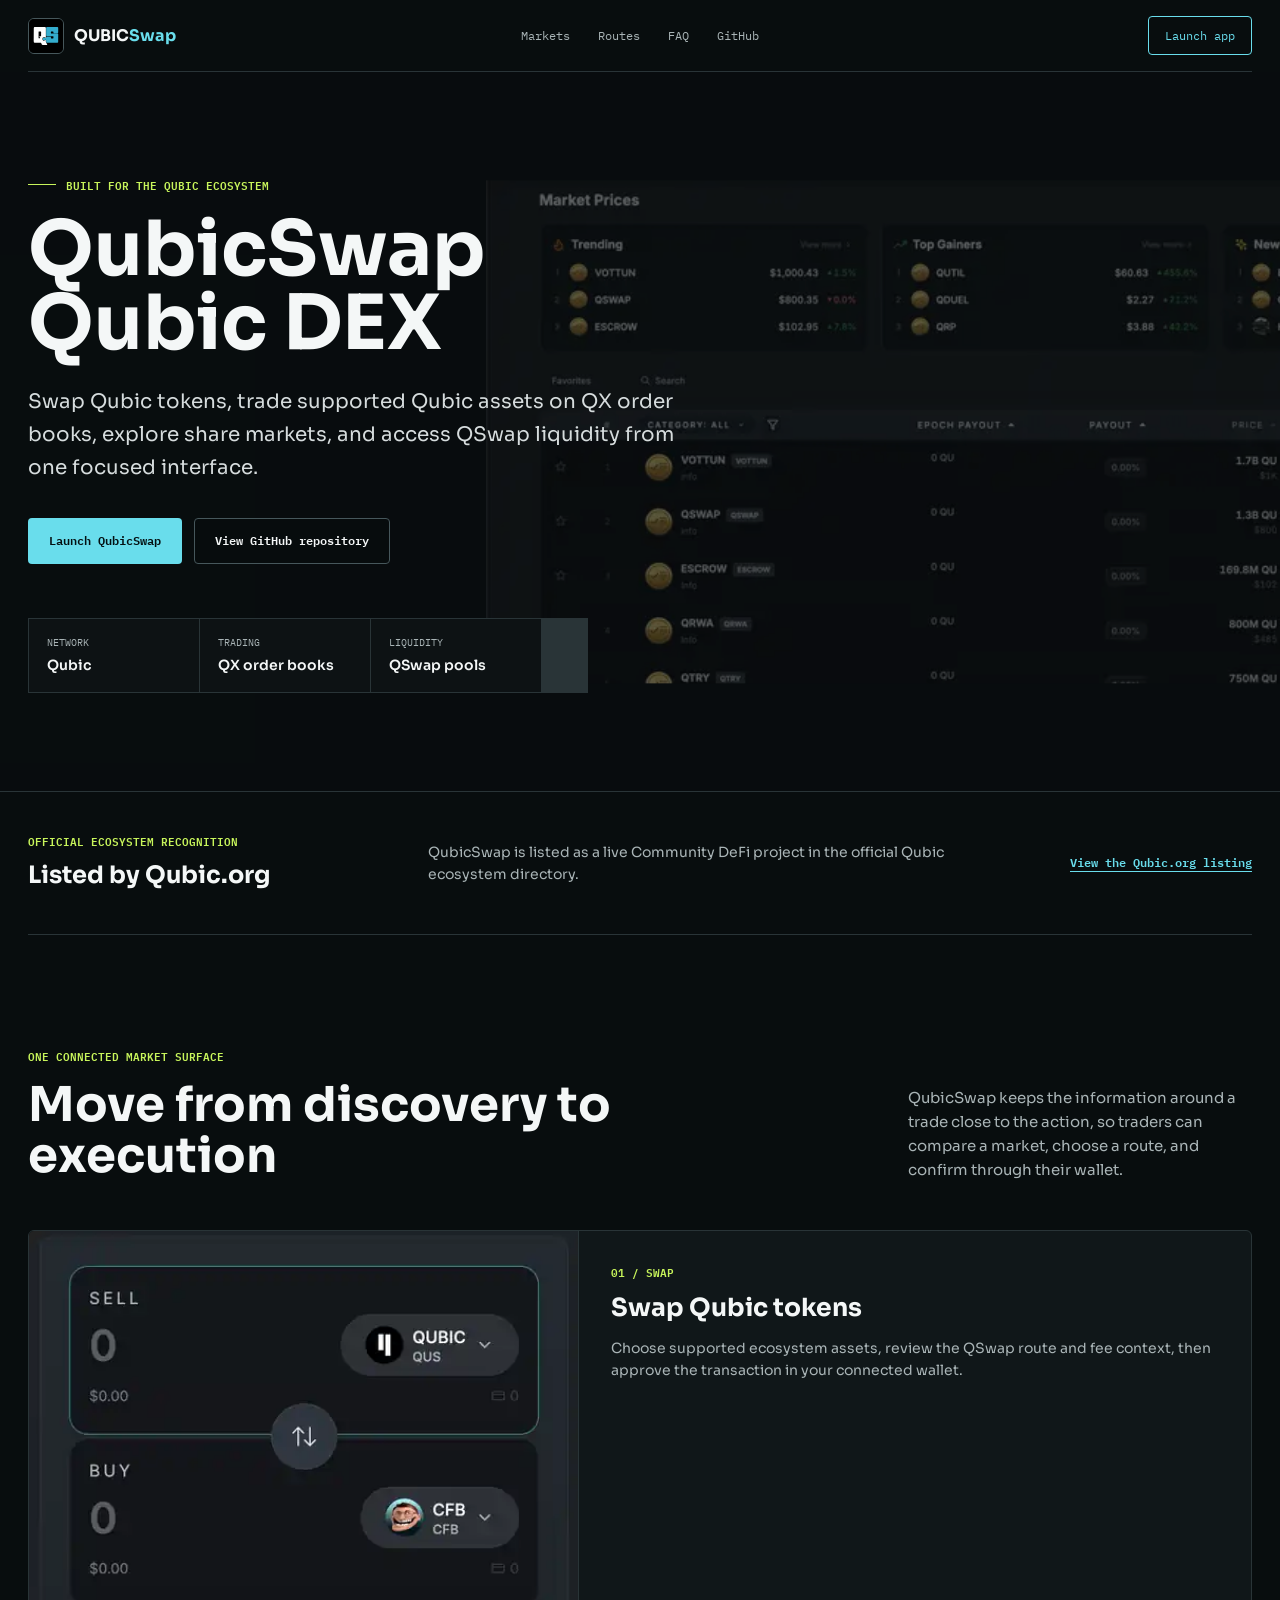
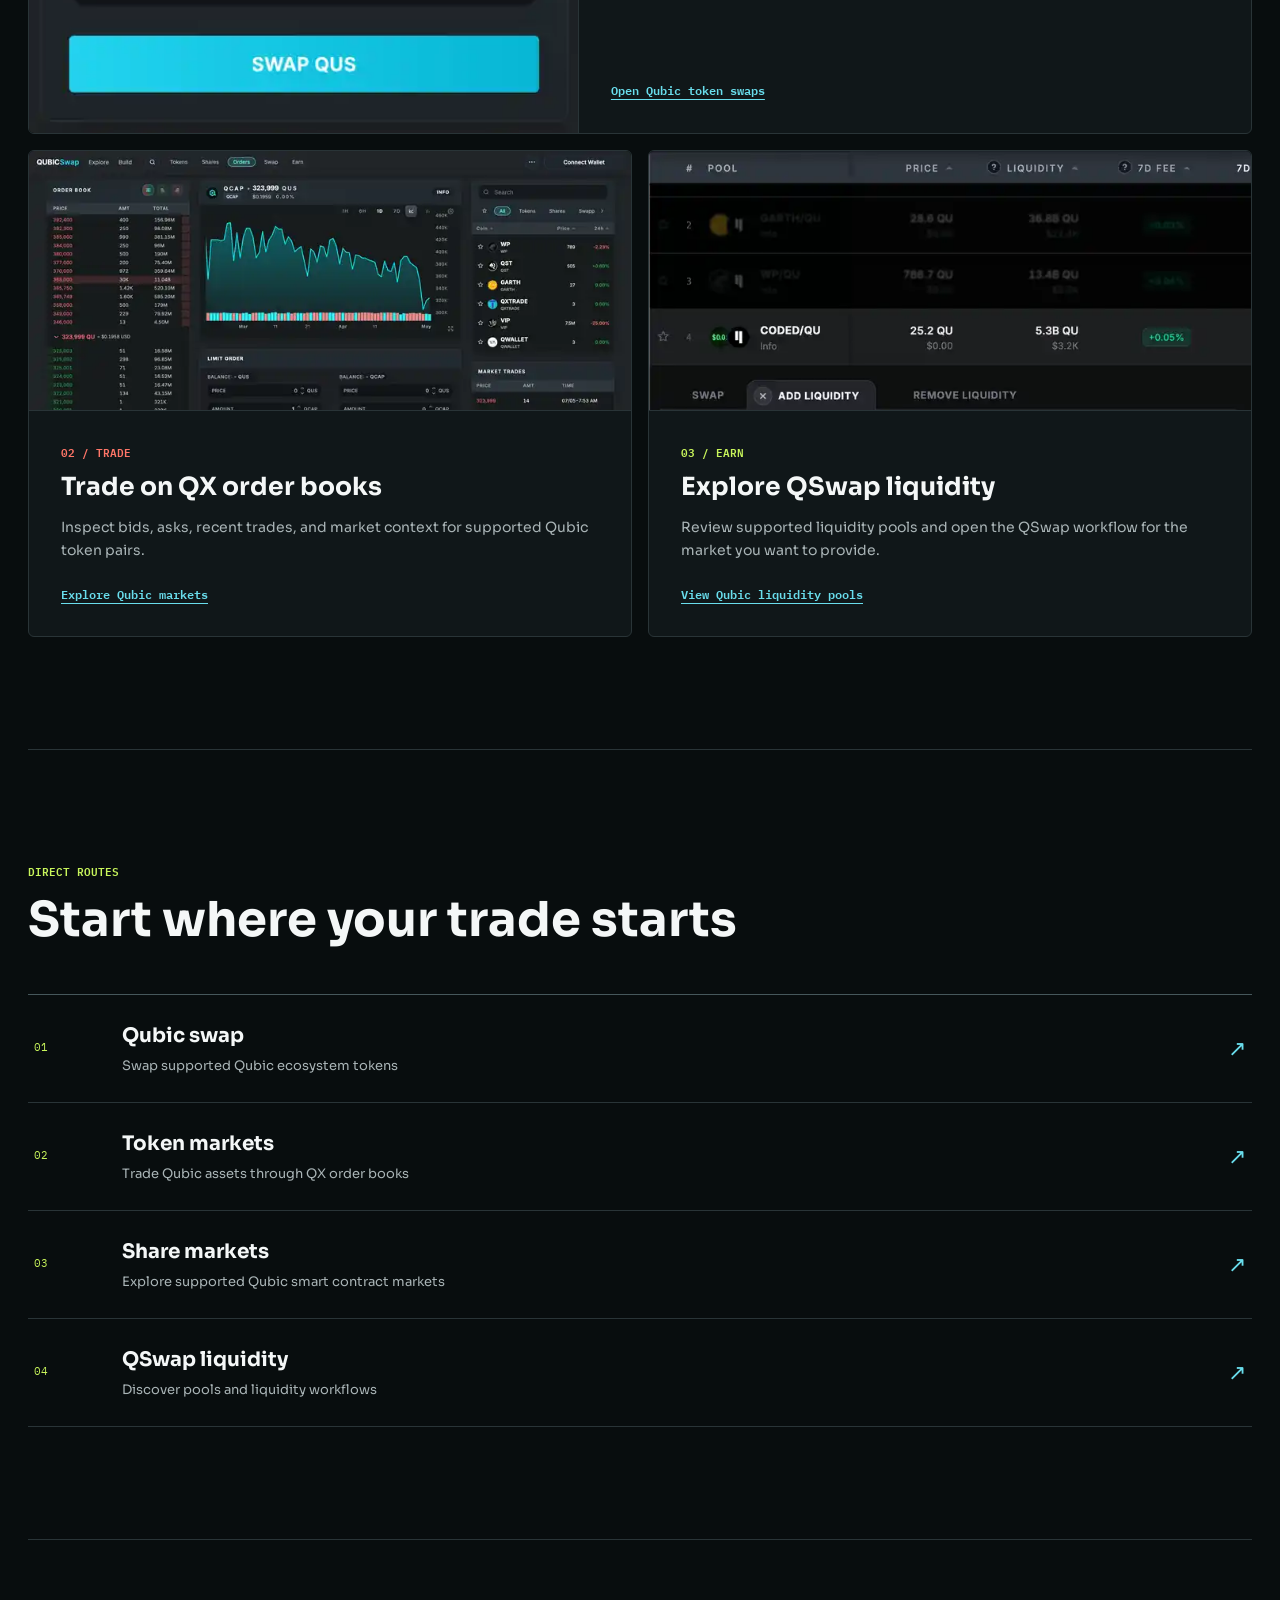
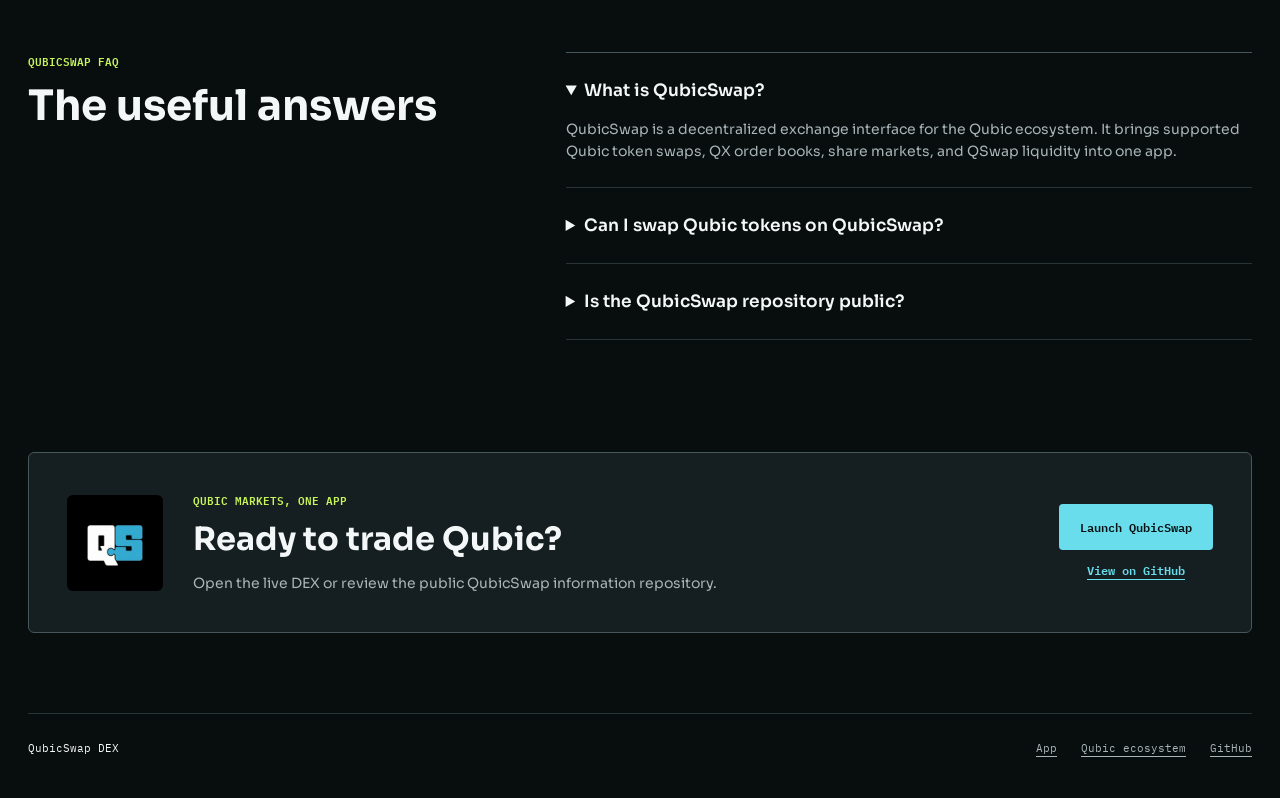
==== docs/index.html @ 1ff48355 "Add QubicSwap DEX GitHub Pages site" ====
<!doctype html>
<html lang="en">
  <head>
    <meta charset="UTF-8" />
    <meta name="viewport" content="width=device-width, initial-scale=1.0" />
    <title>QubicSwap DEX | Swap and Trade Qubic Tokens</title>
    <meta
      name="description"
      content="QubicSwap is a decentralized exchange for the Qubic ecosystem. Swap Qubic tokens, trade Qubic assets on QX order books, and explore QSwap liquidity."
    />
    <meta
      name="keywords"
      content="QubicSwap, Qubic DEX, Qubic swap, swap Qubic, trade Qubic, Qubic exchange, QSwap, QX order book"
    />
    <meta name="author" content="QubicSwap" />
    <meta name="robots" content="index, follow, max-image-preview:large" />
    <meta name="theme-color" content="#080d0e" />

    <link rel="canonical" href="https://qubicswap.github.io/QubicSwap-DEX/" />
    <link rel="icon" href="./assets/favicon.svg" type="image/svg+xml" />
    <link rel="apple-touch-icon" href="./assets/qubicswap-icon.png" />
    <link rel="preconnect" href="https://fonts.googleapis.com" />
    <link rel="preconnect" href="https://fonts.gstatic.com" crossorigin />
    <link
      href="https://fonts.googleapis.com/css2?family=IBM+Plex+Mono:wght@500;600&family=Sora:wght@400;500;600;700&display=swap"
      rel="stylesheet"
    />
    <link rel="stylesheet" href="./styles.css" />

    <meta property="og:type" content="website" />
    <meta property="og:site_name" content="QubicSwap DEX" />
    <meta property="og:title" content="QubicSwap DEX | Swap and Trade Qubic Tokens" />
    <meta
      property="og:description"
      content="Swap Qubic tokens, trade supported Qubic assets, follow QX order books, and explore QSwap liquidity."
    />
    <meta property="og:url" content="https://qubicswap.github.io/QubicSwap-DEX/" />
    <meta
      property="og:image"
      content="https://qubicswap.github.io/QubicSwap-DEX/assets/tokens.webp"
    />
    <meta property="og:image:alt" content="QubicSwap Qubic token market interface" />
    <meta property="og:image:width" content="760" />
    <meta property="og:image:height" content="342" />

    <meta name="twitter:card" content="summary_large_image" />
    <meta name="twitter:title" content="QubicSwap DEX | Swap and Trade Qubic Tokens" />
    <meta
      name="twitter:description"
      content="A decentralized exchange interface for Qubic swaps, token markets, order books, and liquidity."
    />
    <meta
      name="twitter:image"
      content="https://qubicswap.github.io/QubicSwap-DEX/assets/tokens.webp"
    />

    <script type="application/ld+json">
      {
        "@context": "https://schema.org",
        "@graph": [
          {
            "@type": "WebSite",
            "@id": "https://qubicswap.github.io/QubicSwap-DEX/#website",
            "url": "https://qubicswap.github.io/QubicSwap-DEX/",
            "name": "QubicSwap DEX",
            "description": "A companion site for the QubicSwap decentralized exchange and its open GitHub repository.",
            "inLanguage": "en"
          },
          {
            "@type": "SoftwareApplication",
            "@id": "https://qubicswap.com/#application",
            "name": "QubicSwap",
            "url": "https://qubicswap.com/",
            "applicationCategory": "FinanceApplication",
            "operatingSystem": "Web",
            "description": "A decentralized exchange interface for Qubic token swaps, QX order book trading, Qubic share markets, and QSwap liquidity.",
            "sameAs": [
              "https://github.com/QubicSwap/QubicSwap-DEX",
              "https://qubic.org/ecosystem/qubicswap"
            ]
          },
          {
            "@type": "FAQPage",
            "@id": "https://qubicswap.github.io/QubicSwap-DEX/#faq",
            "mainEntity": [
              {
                "@type": "Question",
                "name": "What is QubicSwap?",
                "acceptedAnswer": {
                  "@type": "Answer",
                  "text": "QubicSwap is a decentralized exchange interface for the Qubic ecosystem. It brings supported Qubic token swaps, QX order books, share markets, and QSwap liquidity into one app."
                }
              },
              {
                "@type": "Question",
                "name": "Can I swap Qubic tokens on QubicSwap?",
                "acceptedAnswer": {
                  "@type": "Answer",
                  "text": "Yes. QubicSwap provides a swap interface for supported Qubic ecosystem tokens and shows route and fee context before wallet confirmation."
                }
              },
              {
                "@type": "Question",
                "name": "Is the QubicSwap repository public?",
                "acceptedAnswer": {
                  "@type": "Answer",
                  "text": "Yes. The QubicSwap DEX information repository is publicly available on GitHub at github.com/QubicSwap/QubicSwap-DEX."
                }
              }
            ]
          }
        ]
      }
    </script>
  </head>

  <body>
    <a class="skip-link" href="#main">Skip to content</a>

    <header class="site-header">
      <a class="brand" href="https://qubicswap.com/" aria-label="QubicSwap home">
        <img src="./assets/favicon.svg" alt="" width="36" height="36" />
        <span>QUBIC<strong>Swap</strong></span>
      </a>

      <nav class="site-nav" aria-label="Primary navigation">
        <a href="#markets">Markets</a>
        <a href="#routes">Routes</a>
        <a href="#faq">FAQ</a>
        <a href="https://github.com/QubicSwap/QubicSwap-DEX">GitHub</a>
      </nav>

      <a class="header-action" href="https://qubicswap.com/">Launch app</a>
    </header>

    <main id="main">
      <section class="hero" aria-labelledby="hero-title">
        <img
          class="hero-screen"
          src="./assets/tokens.webp"
          alt="QubicSwap token markets showing supported Qubic assets"
          width="760"
          height="342"
        />
        <div class="hero-shade" aria-hidden="true"></div>

        <div class="hero-content">
          <p class="eyebrow"><span></span> Built for the Qubic ecosystem</p>
          <h1 id="hero-title">QubicSwap<br />Qubic DEX</h1>
          <p class="hero-copy">
            Swap Qubic tokens, trade supported Qubic assets on QX order books,
            explore share markets, and access QSwap liquidity from one focused interface.
          </p>

          <div class="hero-actions" aria-label="QubicSwap actions">
            <a class="button button-primary" href="https://qubicswap.com/">Launch QubicSwap</a>
            <a class="button button-secondary" href="https://github.com/QubicSwap/QubicSwap-DEX">
              View GitHub repository
            </a>
          </div>

          <dl class="hero-facts">
            <div>
              <dt>Network</dt>
              <dd>Qubic</dd>
            </div>
            <div>
              <dt>Trading</dt>
              <dd>QX order books</dd>
            </div>
            <div>
              <dt>Liquidity</dt>
              <dd>QSwap pools</dd>
            </div>
          </dl>
        </div>
      </section>

      <section class="recognition" aria-labelledby="recognition-title">
        <div>
          <p class="section-label">Official ecosystem recognition</p>
          <h2 id="recognition-title">Listed by Qubic.org</h2>
        </div>
        <p>
          QubicSwap is listed as a live Community DeFi project in the official Qubic ecosystem
          directory.
        </p>
        <a href="https://qubic.org/ecosystem/qubicswap">View the Qubic.org listing</a>
      </section>

      <section class="section markets" id="markets" aria-labelledby="markets-title">
        <div class="section-heading">
          <p class="section-label">One connected market surface</p>
          <h2 id="markets-title">Move from discovery to execution</h2>
          <p>
            QubicSwap keeps the information around a trade close to the action, so traders can
            compare a market, choose a route, and confirm through their wallet.
          </p>
        </div>

        <div class="market-grid">
          <article class="market-card market-card-wide">
            <img
              src="./assets/swap.webp"
              alt="QubicSwap token swap interface"
              width="520"
              height="475"
              loading="lazy"
            />
            <div class="market-card-copy">
              <p class="card-index">01 / Swap</p>
              <h3>Swap Qubic tokens</h3>
              <p>
                Choose supported ecosystem assets, review the QSwap route and fee context, then
                approve the transaction in your connected wallet.
              </p>
              <a href="https://qubicswap.com/swap">Open Qubic token swaps</a>
            </div>
          </article>

          <article class="market-card">
            <img
              src="./assets/orderbook.webp"
              alt="QubicSwap QX order book market"
              width="760"
              height="388"
              loading="lazy"
            />
            <div class="market-card-copy">
              <p class="card-index">02 / Trade</p>
              <h3>Trade on QX order books</h3>
              <p>
                Inspect bids, asks, recent trades, and market context for supported Qubic token
                pairs.
              </p>
              <a href="https://qubicswap.com/orders">Explore Qubic markets</a>
            </div>
          </article>

          <article class="market-card">
            <img
              src="./assets/liquidity.webp"
              alt="QubicSwap QSwap liquidity interface"
              width="760"
              height="674"
              loading="lazy"
            />
            <div class="market-card-copy">
              <p class="card-index">03 / Earn</p>
              <h3>Explore QSwap liquidity</h3>
              <p>
                Review supported liquidity pools and open the QSwap workflow for the market you
                want to provide.
              </p>
              <a href="https://qubicswap.com/earn">View Qubic liquidity pools</a>
            </div>
          </article>
        </div>
      </section>

      <section class="section routes" id="routes" aria-labelledby="routes-title">
        <div class="section-heading compact">
          <p class="section-label">Direct routes</p>
          <h2 id="routes-title">Start where your trade starts</h2>
        </div>

        <div class="route-list">
          <a href="https://qubicswap.com/swap">
            <span class="route-number">01</span>
            <span>
              <strong>Qubic swap</strong>
              <small>Swap supported Qubic ecosystem tokens</small>
            </span>
            <span class="route-arrow" aria-hidden="true">↗</span>
          </a>
          <a href="https://qubicswap.com/orders">
            <span class="route-number">02</span>
            <span>
              <strong>Token markets</strong>
              <small>Trade Qubic assets through QX order books</small>
            </span>
            <span class="route-arrow" aria-hidden="true">↗</span>
          </a>
          <a href="https://qubicswap.com/shares">
            <span class="route-number">03</span>
            <span>
              <strong>Share markets</strong>
              <small>Explore supported Qubic smart contract markets</small>
            </span>
            <span class="route-arrow" aria-hidden="true">↗</span>
          </a>
          <a href="https://qubicswap.com/earn">
            <span class="route-number">04</span>
            <span>
              <strong>QSwap liquidity</strong>
              <small>Discover pools and liquidity workflows</small>
            </span>
            <span class="route-arrow" aria-hidden="true">↗</span>
          </a>
        </div>
      </section>

      <section class="section faq" id="faq" aria-labelledby="faq-title">
        <div class="section-heading compact">
          <p class="section-label">QubicSwap FAQ</p>
          <h2 id="faq-title">The useful answers</h2>
        </div>

        <div class="faq-list">
          <details open>
            <summary>What is QubicSwap?</summary>
            <p>
              QubicSwap is a decentralized exchange interface for the Qubic ecosystem. It brings
              supported Qubic token swaps, QX order books, share markets, and QSwap liquidity into
              one app.
            </p>
          </details>
          <details>
            <summary>Can I swap Qubic tokens on QubicSwap?</summary>
            <p>
              Yes. QubicSwap provides a swap interface for supported Qubic ecosystem tokens and
              shows route and fee context before wallet confirmation.
            </p>
          </details>
          <details>
            <summary>Is the QubicSwap repository public?</summary>
            <p>
              Yes. The
              <a href="https://github.com/QubicSwap/QubicSwap-DEX">QubicSwap DEX repository</a>
              is public on GitHub and links to the live application and its core market routes.
            </p>
          </details>
        </div>
      </section>

      <section class="final-cta" aria-labelledby="final-title">
        <img src="./assets/qubicswap-icon.png" alt="" width="512" height="512" loading="lazy" />
        <div>
          <p class="section-label">Qubic markets, one app</p>
          <h2 id="final-title">Ready to trade Qubic?</h2>
          <p>Open the live DEX or review the public QubicSwap information repository.</p>
        </div>
        <div class="final-actions">
          <a class="button button-primary" href="https://qubicswap.com/">Launch QubicSwap</a>
          <a class="text-link" href="https://github.com/QubicSwap/QubicSwap-DEX">View on GitHub</a>
        </div>
      </section>
    </main>

    <footer class="site-footer">
      <p>QubicSwap DEX</p>
      <nav aria-label="Footer navigation">
        <a href="https://qubicswap.com/">App</a>
        <a href="https://qubic.org/ecosystem/qubicswap">Qubic ecosystem</a>
        <a href="https://github.com/QubicSwap/QubicSwap-DEX">GitHub</a>
      </nav>
    </footer>
  </body>
</html>
---- docs/styles.css ----
:root {
  color-scheme: dark;
  --bg: #080d0e;
  --surface: #101719;
  --surface-raised: #151e20;
  --line: #293437;
  --line-strong: #46575b;
  --text: #f4f7f7;
  --muted: #a9b4b6;
  --cyan: #69ddec;
  --lime: #c8f55b;
  --coral: #ff7668;
  --max-width: 1240px;
  --font-display: "Sora", sans-serif;
  --font-mono: "IBM Plex Mono", monospace;
}

* {
  box-sizing: border-box;
}

html {
  scroll-behavior: smooth;
}

body {
  margin: 0;
  background: var(--bg);
  color: var(--text);
  font-family: var(--font-display);
  line-height: 1.6;
}

img {
  display: block;
  max-width: 100%;
}

a {
  color: inherit;
  text-underline-offset: 4px;
}

a:focus-visible,
summary:focus-visible {
  outline: 2px solid var(--lime);
  outline-offset: 4px;
}

.skip-link {
  position: fixed;
  top: 12px;
  left: 12px;
  z-index: 100;
  padding: 9px 14px;
  background: var(--text);
  color: var(--bg);
  transform: translateY(-160%);
}

.skip-link:focus {
  transform: translateY(0);
}

.site-header {
  position: relative;
  z-index: 10;
  display: grid;
  grid-template-columns: 1fr auto 1fr;
  align-items: center;
  width: min(calc(100% - 56px), var(--max-width));
  min-height: 72px;
  margin: 0 auto;
  border-bottom: 1px solid var(--line);
}

.brand {
  display: inline-flex;
  align-items: center;
  gap: 10px;
  width: fit-content;
  font-size: 16px;
  font-weight: 700;
  text-decoration: none;
}

.brand img {
  width: 36px;
  height: 36px;
  border: 1px solid var(--line-strong);
  border-radius: 6px;
}

.brand strong {
  color: var(--cyan);
}

.site-nav {
  display: flex;
  gap: 28px;
  font-family: var(--font-mono);
  font-size: 12px;
}

.site-nav a {
  color: var(--muted);
  text-decoration: none;
}

.site-nav a:hover {
  color: var(--text);
}

.header-action {
  justify-self: end;
  padding: 9px 16px;
  border: 1px solid var(--cyan);
  border-radius: 4px;
  color: var(--cyan);
  font-family: var(--font-mono);
  font-size: 12px;
  text-decoration: none;
}

.header-action:hover {
  background: var(--cyan);
  color: var(--bg);
}

.hero {
  position: relative;
  display: flex;
  align-items: center;
  min-height: 720px;
  overflow: hidden;
  border-bottom: 1px solid var(--line);
}

.hero-screen {
  position: absolute;
  top: 50%;
  right: -4%;
  width: 66%;
  max-width: none;
  height: 70%;
  object-fit: cover;
  object-position: left center;
  opacity: 0.55;
  transform: translateY(-50%);
  filter: saturate(0.82) contrast(1.08);
}

.hero-shade {
  position: absolute;
  inset: 0;
  background: rgba(8, 13, 14, 0.38);
}

.hero-content {
  position: relative;
  z-index: 1;
  width: min(calc(100% - 56px), var(--max-width));
  margin: 0 auto;
  padding: 88px 0 82px;
}

.eyebrow,
.section-label,
.card-index {
  margin: 0;
  color: var(--lime);
  font-family: var(--font-mono);
  font-size: 11px;
  font-weight: 600;
  letter-spacing: 0;
  text-transform: uppercase;
}

.eyebrow {
  display: flex;
  align-items: center;
  gap: 10px;
}

.eyebrow span {
  width: 28px;
  height: 1px;
  background: var(--lime);
}

.hero h1 {
  max-width: 760px;
  margin: 18px 0 24px;
  font-size: 76px;
  line-height: 0.98;
  letter-spacing: 0;
}

.hero-copy {
  max-width: 650px;
  margin: 0;
  color: #d6dcdd;
  font-size: 20px;
  line-height: 1.65;
}

.hero-actions {
  display: flex;
  flex-wrap: wrap;
  gap: 12px;
  margin-top: 34px;
}

.button {
  display: inline-flex;
  align-items: center;
  justify-content: center;
  min-height: 46px;
  padding: 0 20px;
  border: 1px solid transparent;
  border-radius: 4px;
  font-family: var(--font-mono);
  font-size: 12px;
  font-weight: 600;
  text-decoration: none;
}

.button-primary {
  background: var(--cyan);
  color: #041012;
}

.button-primary:hover {
  background: var(--lime);
}

.button-secondary {
  border-color: var(--line-strong);
  background: rgba(8, 13, 14, 0.74);
  color: var(--text);
}

.button-secondary:hover {
  border-color: var(--text);
}

.hero-facts {
  display: grid;
  grid-template-columns: repeat(3, minmax(0, 170px));
  gap: 1px;
  max-width: 560px;
  margin: 54px 0 0;
  background: var(--line);
  border: 1px solid var(--line);
}

.hero-facts div {
  padding: 16px 18px;
  background: rgba(8, 13, 14, 0.84);
}

.hero-facts dt {
  color: var(--muted);
  font-family: var(--font-mono);
  font-size: 10px;
  text-transform: uppercase;
}

.hero-facts dd {
  margin: 3px 0 0;
  font-size: 14px;
  font-weight: 600;
}

.recognition {
  display: grid;
  grid-template-columns: 0.8fr 1.35fr auto;
  gap: 48px;
  align-items: center;
  width: min(calc(100% - 56px), var(--max-width));
  margin: 0 auto;
  padding: 40px 0;
  border-bottom: 1px solid var(--line);
}

.recognition h2 {
  margin: 6px 0 0;
  font-size: 24px;
}

.recognition > p {
  margin: 0;
  color: var(--muted);
  font-size: 14px;
}

.recognition > a,
.market-card-copy > a,
.text-link {
  color: var(--cyan);
  font-family: var(--font-mono);
  font-size: 12px;
  font-weight: 600;
}

.section {
  width: min(calc(100% - 56px), var(--max-width));
  margin: 0 auto;
  padding: 112px 0;
}

.section-heading {
  display: grid;
  grid-template-columns: minmax(0, 1.4fr) minmax(260px, 0.6fr);
  column-gap: 76px;
  align-items: end;
  margin-bottom: 48px;
}

.section-heading .section-label {
  grid-column: 1 / -1;
  margin-bottom: 14px;
}

.section-heading h2 {
  max-width: 720px;
  margin: 0;
  font-size: 48px;
  line-height: 1.08;
  letter-spacing: 0;
}

.section-heading > p:last-child {
  margin: 0;
  color: var(--muted);
  font-size: 15px;
}

.section-heading.compact {
  display: block;
}

.section-heading.compact h2 {
  margin-top: 12px;
}

.market-grid {
  display: grid;
  grid-template-columns: repeat(2, minmax(0, 1fr));
  gap: 16px;
}

.market-card {
  display: grid;
  min-width: 0;
  overflow: hidden;
  border: 1px solid var(--line);
  border-radius: 6px;
  background: var(--surface);
}

.market-card-wide {
  grid-column: 1 / -1;
  grid-template-columns: minmax(320px, 0.9fr) minmax(320px, 1.1fr);
  min-height: 430px;
}

.market-card img {
  width: 100%;
  height: 260px;
  object-fit: cover;
  object-position: top left;
  border-bottom: 1px solid var(--line);
  background: #0c1214;
}

.market-card-wide img {
  height: 100%;
  border-right: 1px solid var(--line);
  border-bottom: 0;
  object-position: center top;
}

.market-card-copy {
  display: flex;
  flex-direction: column;
  align-items: flex-start;
  padding: 32px;
}

.market-card-copy h3 {
  margin: 12px 0 14px;
  font-size: 25px;
  line-height: 1.2;
}

.market-card-copy > p:not(.card-index) {
  margin: 0 0 24px;
  color: var(--muted);
  font-size: 14px;
}

.market-card-copy > a {
  margin-top: auto;
}

.market-card:nth-child(2) .card-index {
  color: var(--coral);
}

.routes {
  border-top: 1px solid var(--line);
}

.route-list {
  border-top: 1px solid var(--line-strong);
}

.route-list > a {
  display: grid;
  grid-template-columns: 64px 1fr auto;
  gap: 24px;
  align-items: center;
  min-height: 108px;
  padding: 16px 6px;
  border-bottom: 1px solid var(--line);
  text-decoration: none;
}

.route-list > a:hover {
  background: var(--surface);
}

.route-number {
  color: var(--lime);
  font-family: var(--font-mono);
  font-size: 11px;
}

.route-list strong,
.route-list small {
  display: block;
}

.route-list strong {
  font-size: 20px;
}

.route-list small {
  margin-top: 4px;
  color: var(--muted);
  font-size: 13px;
}

.route-arrow {
  color: var(--cyan);
  font-size: 22px;
}

.faq {
  display: grid;
  grid-template-columns: 0.8fr 1.2fr;
  gap: 80px;
  border-top: 1px solid var(--line);
}

.faq .section-heading {
  align-self: start;
  margin: 0;
}

.faq .section-heading h2 {
  font-size: 42px;
}

.faq-list {
  border-top: 1px solid var(--line-strong);
}

.faq details {
  padding: 24px 0;
  border-bottom: 1px solid var(--line);
}

.faq summary {
  cursor: pointer;
  font-size: 17px;
  font-weight: 600;
}

.faq details p {
  max-width: 680px;
  margin: 14px 0 0;
  color: var(--muted);
  font-size: 14px;
}

.faq details a {
  color: var(--cyan);
}

.final-cta {
  position: relative;
  display: grid;
  grid-template-columns: 96px 1fr auto;
  gap: 30px;
  align-items: center;
  width: min(calc(100% - 56px), var(--max-width));
  margin: 0 auto 80px;
  padding: 38px;
  overflow: hidden;
  border: 1px solid var(--line-strong);
  border-radius: 6px;
  background: var(--surface-raised);
}

.final-cta img {
  width: 96px;
  height: 96px;
  border-radius: 6px;
}

.final-cta h2 {
  margin: 5px 0 7px;
  font-size: 32px;
}

.final-cta p:not(.section-label) {
  margin: 0;
  color: var(--muted);
  font-size: 14px;
}

.final-actions {
  display: flex;
  flex-direction: column;
  align-items: center;
  gap: 11px;
}

.site-footer {
  display: flex;
  justify-content: space-between;
  width: min(calc(100% - 56px), var(--max-width));
  margin: 0 auto;
  padding: 26px 0 40px;
  border-top: 1px solid var(--line);
  color: var(--muted);
  font-family: var(--font-mono);
  font-size: 11px;
}

.site-footer p {
  margin: 0;
  color: var(--text);
}

.site-footer nav {
  display: flex;
  gap: 24px;
}

@media (max-width: 860px) {
  .site-header {
    grid-template-columns: 1fr auto;
  }

  .site-nav {
    display: none;
  }

  .hero {
    min-height: 660px;
  }

  .hero-screen {
    top: 0;
    right: -25%;
    width: 108%;
    height: 52%;
    transform: none;
    opacity: 0.35;
  }

  .hero-shade {
    background: rgba(8, 13, 14, 0.5);
  }

  .hero-content {
    align-self: flex-end;
    padding-top: 210px;
  }

  .hero h1 {
    font-size: 58px;
  }

  .hero-copy {
    max-width: 580px;
    font-size: 17px;
  }

  .recognition {
    grid-template-columns: 1fr auto;
    gap: 22px 36px;
  }

  .recognition > p {
    grid-column: 1 / -1;
    grid-row: 2;
  }

  .recognition > a {
    grid-column: 2;
    grid-row: 1;
  }

  .section-heading {
    display: block;
  }

  .section-heading h2 {
    font-size: 40px;
  }

  .section-heading > p:last-child {
    max-width: 620px;
    margin-top: 20px;
  }

  .market-card-wide {
    grid-template-columns: 1fr;
  }

  .market-card-wide img {
    height: 300px;
    border-right: 0;
    border-bottom: 1px solid var(--line);
  }

  .faq {
    grid-template-columns: 1fr;
    gap: 36px;
  }

  .final-cta {
    grid-template-columns: 76px 1fr;
  }

  .final-cta img {
    width: 76px;
    height: 76px;
  }

  .final-actions {
    grid-column: 1 / -1;
    flex-direction: row;
    justify-content: flex-end;
  }
}

@media (max-width: 620px) {
  .site-header,
  .hero-content,
  .recognition,
  .section,
  .final-cta,
  .site-footer {
    width: min(calc(100% - 32px), var(--max-width));
  }

  .site-header {
    min-height: 64px;
  }

  .brand {
    font-size: 14px;
  }

  .brand img {
    width: 32px;
    height: 32px;
  }

  .header-action {
    padding: 8px 12px;
  }

  .hero {
    min-height: 680px;
  }

  .hero-screen {
    right: -70%;
    width: 165%;
    height: 40%;
  }

  .hero-content {
    padding: 150px 0 36px;
  }

  .hero h1 {
    margin-top: 14px;
    font-size: 44px;
  }

  .hero-copy {
    font-size: 14px;
  }

  .hero-actions {
    display: grid;
    grid-template-columns: 1fr;
    margin-top: 24px;
  }

  .button {
    min-height: 42px;
  }

  .hero-facts {
    grid-template-columns: 1fr;
    margin-top: 24px;
  }

  .hero-facts div {
    display: grid;
    grid-template-columns: 82px 1fr;
    align-items: center;
    padding: 8px 12px;
  }

  .hero-facts dd {
    margin: 0;
  }

  .recognition {
    display: block;
  }

  .recognition > p {
    margin-top: 14px;
  }

  .recognition > a {
    display: inline-block;
    margin-top: 18px;
  }

  .section {
    padding: 78px 0;
  }

  .section-heading {
    margin-bottom: 34px;
  }

  .section-heading h2,
  .faq .section-heading h2 {
    font-size: 34px;
  }

  .market-grid {
    grid-template-columns: 1fr;
  }

  .market-card-wide {
    grid-column: auto;
  }

  .market-card img,
  .market-card-wide img {
    height: 240px;
  }

  .market-card-copy {
    padding: 24px;
  }

  .route-list > a {
    grid-template-columns: 38px 1fr auto;
    gap: 12px;
  }

  .route-list strong {
    font-size: 17px;
  }

  .final-cta {
    display: block;
    padding: 28px;
  }

  .final-cta img {
    margin-bottom: 20px;
  }

  .final-actions {
    align-items: stretch;
    flex-direction: column;
    margin-top: 26px;
  }

  .site-footer {
    display: block;
  }

  .site-footer nav {
    flex-wrap: wrap;
    margin-top: 14px;
  }
}

@media (prefers-reduced-motion: no-preference) {
  .hero-content > * {
    opacity: 0;
    animation: rise-in 520ms ease forwards;
  }

  .hero-content > :nth-child(2) {
    animation-delay: 80ms;
  }

  .hero-content > :nth-child(3) {
    animation-delay: 150ms;
  }

  .hero-content > :nth-child(4) {
    animation-delay: 220ms;
  }

  .hero-content > :nth-child(5) {
    animation-delay: 290ms;
  }

  @keyframes rise-in {
    from {
      opacity: 0;
      transform: translateY(12px);
    }
    to {
      opacity: 1;
      transform: translateY(0);
    }
  }
}
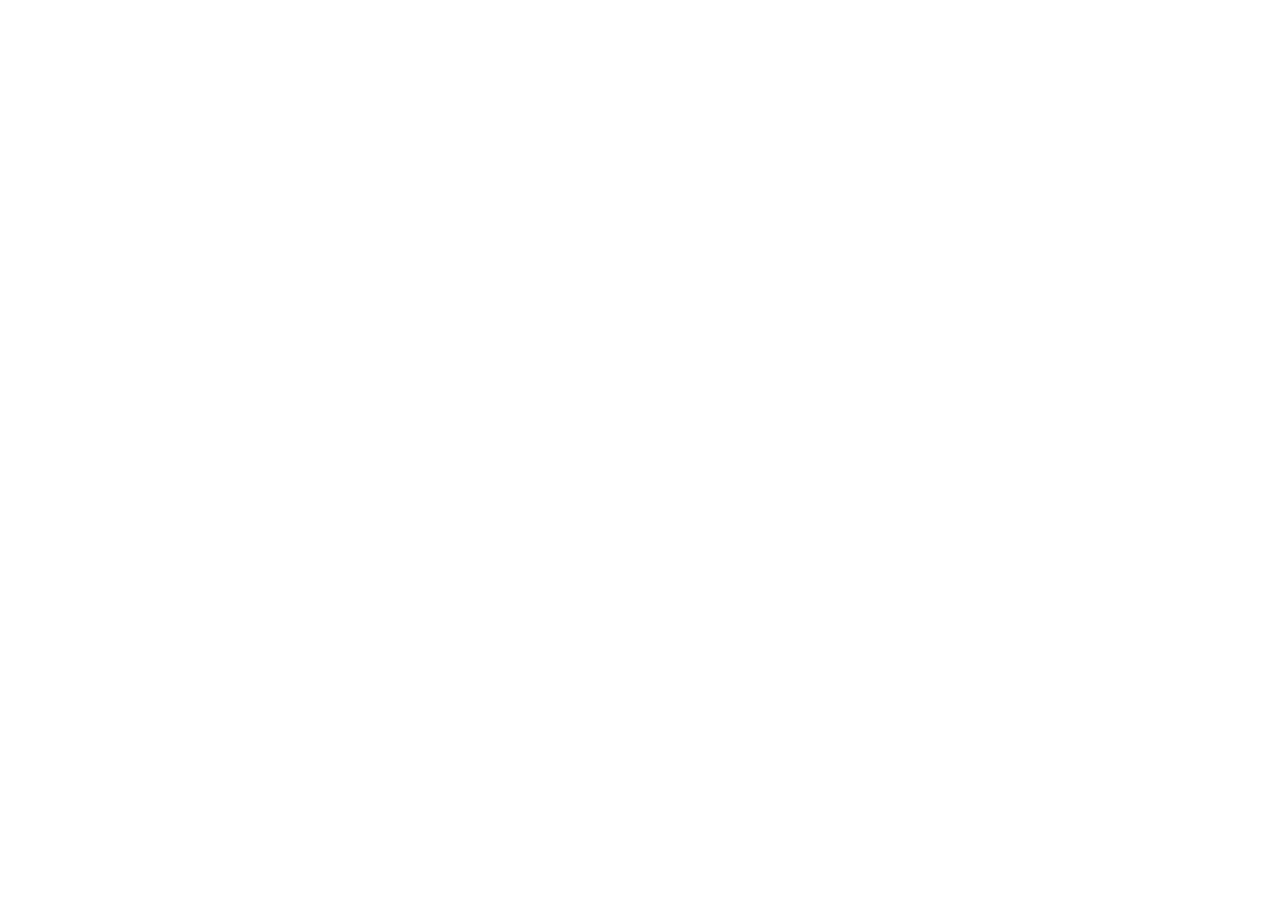
==== commit fd1aafa9: "Redirect legacy Pages URL to root" ====
--- a/docs/index.html
+++ b/docs/index.html
@@ -3,357 +3,18 @@
   <head>
     <meta charset="UTF-8" />
     <meta name="viewport" content="width=device-width, initial-scale=1.0" />
-    <title>QubicSwap DEX | Swap and Trade Qubic Tokens</title>
-    <meta
-      name="description"
-      content="QubicSwap is a decentralized exchange for the Qubic ecosystem. Swap Qubic tokens, trade Qubic assets on QX order books, and explore QSwap liquidity."
-    />
-    <meta
-      name="keywords"
-      content="QubicSwap, Qubic DEX, Qubic swap, swap Qubic, trade Qubic, Qubic exchange, QSwap, QX order book"
-    />
-    <meta name="author" content="QubicSwap" />
-    <meta name="robots" content="index, follow, max-image-preview:large" />
-    <meta name="theme-color" content="#080d0e" />
-
-    <link rel="canonical" href="https://qubicswap.github.io/QubicSwap-DEX/" />
-    <link rel="icon" href="./assets/favicon.svg" type="image/svg+xml" />
-    <link rel="apple-touch-icon" href="./assets/qubicswap-icon.png" />
-    <link rel="preconnect" href="https://fonts.googleapis.com" />
-    <link rel="preconnect" href="https://fonts.gstatic.com" crossorigin />
-    <link
-      href="https://fonts.googleapis.com/css2?family=IBM+Plex+Mono:wght@500;600&family=Sora:wght@400;500;600;700&display=swap"
-      rel="stylesheet"
-    />
-    <link rel="stylesheet" href="./styles.css" />
-
-    <meta property="og:type" content="website" />
-    <meta property="og:site_name" content="QubicSwap DEX" />
-    <meta property="og:title" content="QubicSwap DEX | Swap and Trade Qubic Tokens" />
-    <meta
-      property="og:description"
-      content="Swap Qubic tokens, trade supported Qubic assets, follow QX order books, and explore QSwap liquidity."
-    />
-    <meta property="og:url" content="https://qubicswap.github.io/QubicSwap-DEX/" />
-    <meta
-      property="og:image"
-      content="https://qubicswap.github.io/QubicSwap-DEX/assets/tokens.webp"
-    />
-    <meta property="og:image:alt" content="QubicSwap Qubic token market interface" />
-    <meta property="og:image:width" content="760" />
-    <meta property="og:image:height" content="342" />
-
-    <meta name="twitter:card" content="summary_large_image" />
-    <meta name="twitter:title" content="QubicSwap DEX | Swap and Trade Qubic Tokens" />
-    <meta
-      name="twitter:description"
-      content="A decentralized exchange interface for Qubic swaps, token markets, order books, and liquidity."
-    />
-    <meta
-      name="twitter:image"
-      content="https://qubicswap.github.io/QubicSwap-DEX/assets/tokens.webp"
-    />
-
-    <script type="application/ld+json">
-      {
-        "@context": "https://schema.org",
-        "@graph": [
-          {
-            "@type": "WebSite",
-            "@id": "https://qubicswap.github.io/QubicSwap-DEX/#website",
-            "url": "https://qubicswap.github.io/QubicSwap-DEX/",
-            "name": "QubicSwap DEX",
-            "description": "A companion site for the QubicSwap decentralized exchange and its open GitHub repository.",
-            "inLanguage": "en"
-          },
-          {
-            "@type": "SoftwareApplication",
-            "@id": "https://qubicswap.com/#application",
-            "name": "QubicSwap",
-            "url": "https://qubicswap.com/",
-            "applicationCategory": "FinanceApplication",
-            "operatingSystem": "Web",
-            "description": "A decentralized exchange interface for Qubic token swaps, QX order book trading, Qubic share markets, and QSwap liquidity.",
-            "sameAs": [
-              "https://github.com/QubicSwap/QubicSwap-DEX",
-              "https://qubic.org/ecosystem/qubicswap"
-            ]
-          },
-          {
-            "@type": "FAQPage",
-            "@id": "https://qubicswap.github.io/QubicSwap-DEX/#faq",
-            "mainEntity": [
-              {
-                "@type": "Question",
-                "name": "What is QubicSwap?",
-                "acceptedAnswer": {
-                  "@type": "Answer",
-                  "text": "QubicSwap is a decentralized exchange interface for the Qubic ecosystem. It brings supported Qubic token swaps, QX order books, share markets, and QSwap liquidity into one app."
-                }
-              },
-              {
-                "@type": "Question",
-                "name": "Can I swap Qubic tokens on QubicSwap?",
-                "acceptedAnswer": {
-                  "@type": "Answer",
-                  "text": "Yes. QubicSwap provides a swap interface for supported Qubic ecosystem tokens and shows route and fee context before wallet confirmation."
-                }
-              },
-              {
-                "@type": "Question",
-                "name": "Is the QubicSwap repository public?",
-                "acceptedAnswer": {
-                  "@type": "Answer",
-                  "text": "Yes. The QubicSwap DEX information repository is publicly available on GitHub at github.com/QubicSwap/QubicSwap-DEX."
-                }
-              }
-            ]
-          }
-        ]
-      }
-    </script>
+    <meta http-equiv="refresh" content="0; url=https://qubicswap.github.io/" />
+    <meta name="robots" content="index, follow" />
+    <title>QubicSwap has moved</title>
+    <link rel="canonical" href="https://qubicswap.github.io/" />
   </head>
-
   <body>
-    <a class="skip-link" href="#main">Skip to content</a>
-
-    <header class="site-header">
-      <a class="brand" href="https://qubicswap.com/" aria-label="QubicSwap home">
-        <img src="./assets/favicon.svg" alt="" width="36" height="36" />
-        <span>QUBIC<strong>Swap</strong></span>
-      </a>
-
-      <nav class="site-nav" aria-label="Primary navigation">
-        <a href="#markets">Markets</a>
-        <a href="#routes">Routes</a>
-        <a href="#faq">FAQ</a>
-        <a href="https://github.com/QubicSwap/QubicSwap-DEX">GitHub</a>
-      </nav>
-
-      <a class="header-action" href="https://qubicswap.com/">Launch app</a>
-    </header>
-
-    <main id="main">
-      <section class="hero" aria-labelledby="hero-title">
-        <img
-          class="hero-screen"
-          src="./assets/tokens.webp"
-          alt="QubicSwap token markets showing supported Qubic assets"
-          width="760"
-          height="342"
-        />
-        <div class="hero-shade" aria-hidden="true"></div>
-
-        <div class="hero-content">
-          <p class="eyebrow"><span></span> Built for the Qubic ecosystem</p>
-          <h1 id="hero-title">QubicSwap<br />Qubic DEX</h1>
-          <p class="hero-copy">
-            Swap Qubic tokens, trade supported Qubic assets on QX order books,
-            explore share markets, and access QSwap liquidity from one focused interface.
-          </p>
-
-          <div class="hero-actions" aria-label="QubicSwap actions">
-            <a class="button button-primary" href="https://qubicswap.com/">Launch QubicSwap</a>
-            <a class="button button-secondary" href="https://github.com/QubicSwap/QubicSwap-DEX">
-              View GitHub repository
-            </a>
-          </div>
-
-          <dl class="hero-facts">
-            <div>
-              <dt>Network</dt>
-              <dd>Qubic</dd>
-            </div>
-            <div>
-              <dt>Trading</dt>
-              <dd>QX order books</dd>
-            </div>
-            <div>
-              <dt>Liquidity</dt>
-              <dd>QSwap pools</dd>
-            </div>
-          </dl>
-        </div>
-      </section>
-
-      <section class="recognition" aria-labelledby="recognition-title">
-        <div>
-          <p class="section-label">Official ecosystem recognition</p>
-          <h2 id="recognition-title">Listed by Qubic.org</h2>
-        </div>
-        <p>
-          QubicSwap is listed as a live Community DeFi project in the official Qubic ecosystem
-          directory.
-        </p>
-        <a href="https://qubic.org/ecosystem/qubicswap">View the Qubic.org listing</a>
-      </section>
-
-      <section class="section markets" id="markets" aria-labelledby="markets-title">
-        <div class="section-heading">
-          <p class="section-label">One connected market surface</p>
-          <h2 id="markets-title">Move from discovery to execution</h2>
-          <p>
-            QubicSwap keeps the information around a trade close to the action, so traders can
-            compare a market, choose a route, and confirm through their wallet.
-          </p>
-        </div>
-
-        <div class="market-grid">
-          <article class="market-card market-card-wide">
-            <img
-              src="./assets/swap.webp"
-              alt="QubicSwap token swap interface"
-              width="520"
-              height="475"
-              loading="lazy"
-            />
-            <div class="market-card-copy">
-              <p class="card-index">01 / Swap</p>
-              <h3>Swap Qubic tokens</h3>
-              <p>
-                Choose supported ecosystem assets, review the QSwap route and fee context, then
-                approve the transaction in your connected wallet.
-              </p>
-              <a href="https://qubicswap.com/swap">Open Qubic token swaps</a>
-            </div>
-          </article>
-
-          <article class="market-card">
-            <img
-              src="./assets/orderbook.webp"
-              alt="QubicSwap QX order book market"
-              width="760"
-              height="388"
-              loading="lazy"
-            />
-            <div class="market-card-copy">
-              <p class="card-index">02 / Trade</p>
-              <h3>Trade on QX order books</h3>
-              <p>
-                Inspect bids, asks, recent trades, and market context for supported Qubic token
-                pairs.
-              </p>
-              <a href="https://qubicswap.com/orders">Explore Qubic markets</a>
-            </div>
-          </article>
-
-          <article class="market-card">
-            <img
-              src="./assets/liquidity.webp"
-              alt="QubicSwap QSwap liquidity interface"
-              width="760"
-              height="674"
-              loading="lazy"
-            />
-            <div class="market-card-copy">
-              <p class="card-index">03 / Earn</p>
-              <h3>Explore QSwap liquidity</h3>
-              <p>
-                Review supported liquidity pools and open the QSwap workflow for the market you
-                want to provide.
-              </p>
-              <a href="https://qubicswap.com/earn">View Qubic liquidity pools</a>
-            </div>
-          </article>
-        </div>
-      </section>
-
-      <section class="section routes" id="routes" aria-labelledby="routes-title">
-        <div class="section-heading compact">
-          <p class="section-label">Direct routes</p>
-          <h2 id="routes-title">Start where your trade starts</h2>
-        </div>
-
-        <div class="route-list">
-          <a href="https://qubicswap.com/swap">
-            <span class="route-number">01</span>
-            <span>
-              <strong>Qubic swap</strong>
-              <small>Swap supported Qubic ecosystem tokens</small>
-            </span>
-            <span class="route-arrow" aria-hidden="true">↗</span>
-          </a>
-          <a href="https://qubicswap.com/orders">
-            <span class="route-number">02</span>
-            <span>
-              <strong>Token markets</strong>
-              <small>Trade Qubic assets through QX order books</small>
-            </span>
-            <span class="route-arrow" aria-hidden="true">↗</span>
-          </a>
-          <a href="https://qubicswap.com/shares">
-            <span class="route-number">03</span>
-            <span>
-              <strong>Share markets</strong>
-              <small>Explore supported Qubic smart contract markets</small>
-            </span>
-            <span class="route-arrow" aria-hidden="true">↗</span>
-          </a>
-          <a href="https://qubicswap.com/earn">
-            <span class="route-number">04</span>
-            <span>
-              <strong>QSwap liquidity</strong>
-              <small>Discover pools and liquidity workflows</small>
-            </span>
-            <span class="route-arrow" aria-hidden="true">↗</span>
-          </a>
-        </div>
-      </section>
-
-      <section class="section faq" id="faq" aria-labelledby="faq-title">
-        <div class="section-heading compact">
-          <p class="section-label">QubicSwap FAQ</p>
-          <h2 id="faq-title">The useful answers</h2>
-        </div>
-
-        <div class="faq-list">
-          <details open>
-            <summary>What is QubicSwap?</summary>
-            <p>
-              QubicSwap is a decentralized exchange interface for the Qubic ecosystem. It brings
-              supported Qubic token swaps, QX order books, share markets, and QSwap liquidity into
-              one app.
-            </p>
-          </details>
-          <details>
-            <summary>Can I swap Qubic tokens on QubicSwap?</summary>
-            <p>
-              Yes. QubicSwap provides a swap interface for supported Qubic ecosystem tokens and
-              shows route and fee context before wallet confirmation.
-            </p>
-          </details>
-          <details>
-            <summary>Is the QubicSwap repository public?</summary>
-            <p>
-              Yes. The
-              <a href="https://github.com/QubicSwap/QubicSwap-DEX">QubicSwap DEX repository</a>
-              is public on GitHub and links to the live application and its core market routes.
-            </p>
-          </details>
-        </div>
-      </section>
-
-      <section class="final-cta" aria-labelledby="final-title">
-        <img src="./assets/qubicswap-icon.png" alt="" width="512" height="512" loading="lazy" />
-        <div>
-          <p class="section-label">Qubic markets, one app</p>
-          <h2 id="final-title">Ready to trade Qubic?</h2>
-          <p>Open the live DEX or review the public QubicSwap information repository.</p>
-        </div>
-        <div class="final-actions">
-          <a class="button button-primary" href="https://qubicswap.com/">Launch QubicSwap</a>
-          <a class="text-link" href="https://github.com/QubicSwap/QubicSwap-DEX">View on GitHub</a>
-        </div>
-      </section>
+    <main>
+      <h1>QubicSwap has moved</h1>
+      <p>
+        Continue to the
+        <a href="https://qubicswap.github.io/">QubicSwap website</a>.
+      </p>
     </main>
-
-    <footer class="site-footer">
-      <p>QubicSwap DEX</p>
-      <nav aria-label="Footer navigation">
-        <a href="https://qubicswap.com/">App</a>
-        <a href="https://qubic.org/ecosystem/qubicswap">Qubic ecosystem</a>
-        <a href="https://github.com/QubicSwap/QubicSwap-DEX">GitHub</a>
-      </nav>
-    </footer>
   </body>
 </html>
